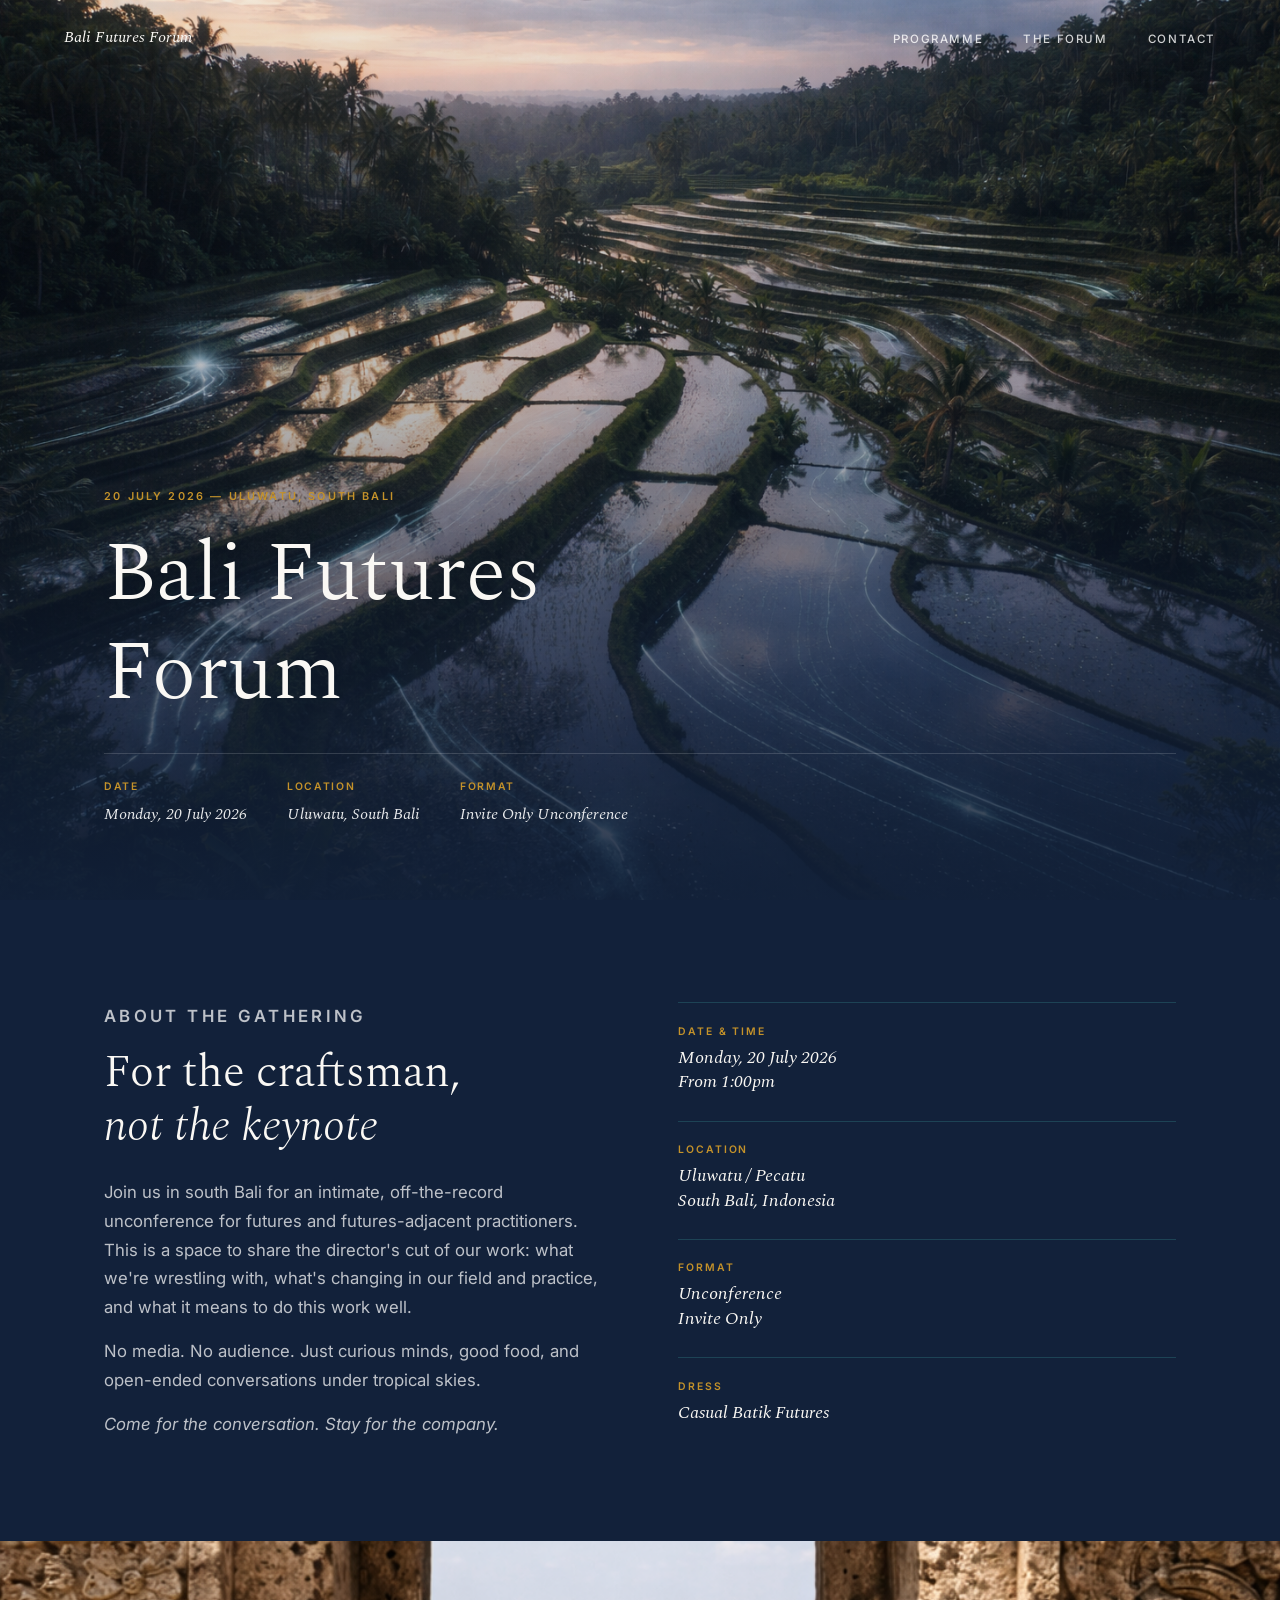
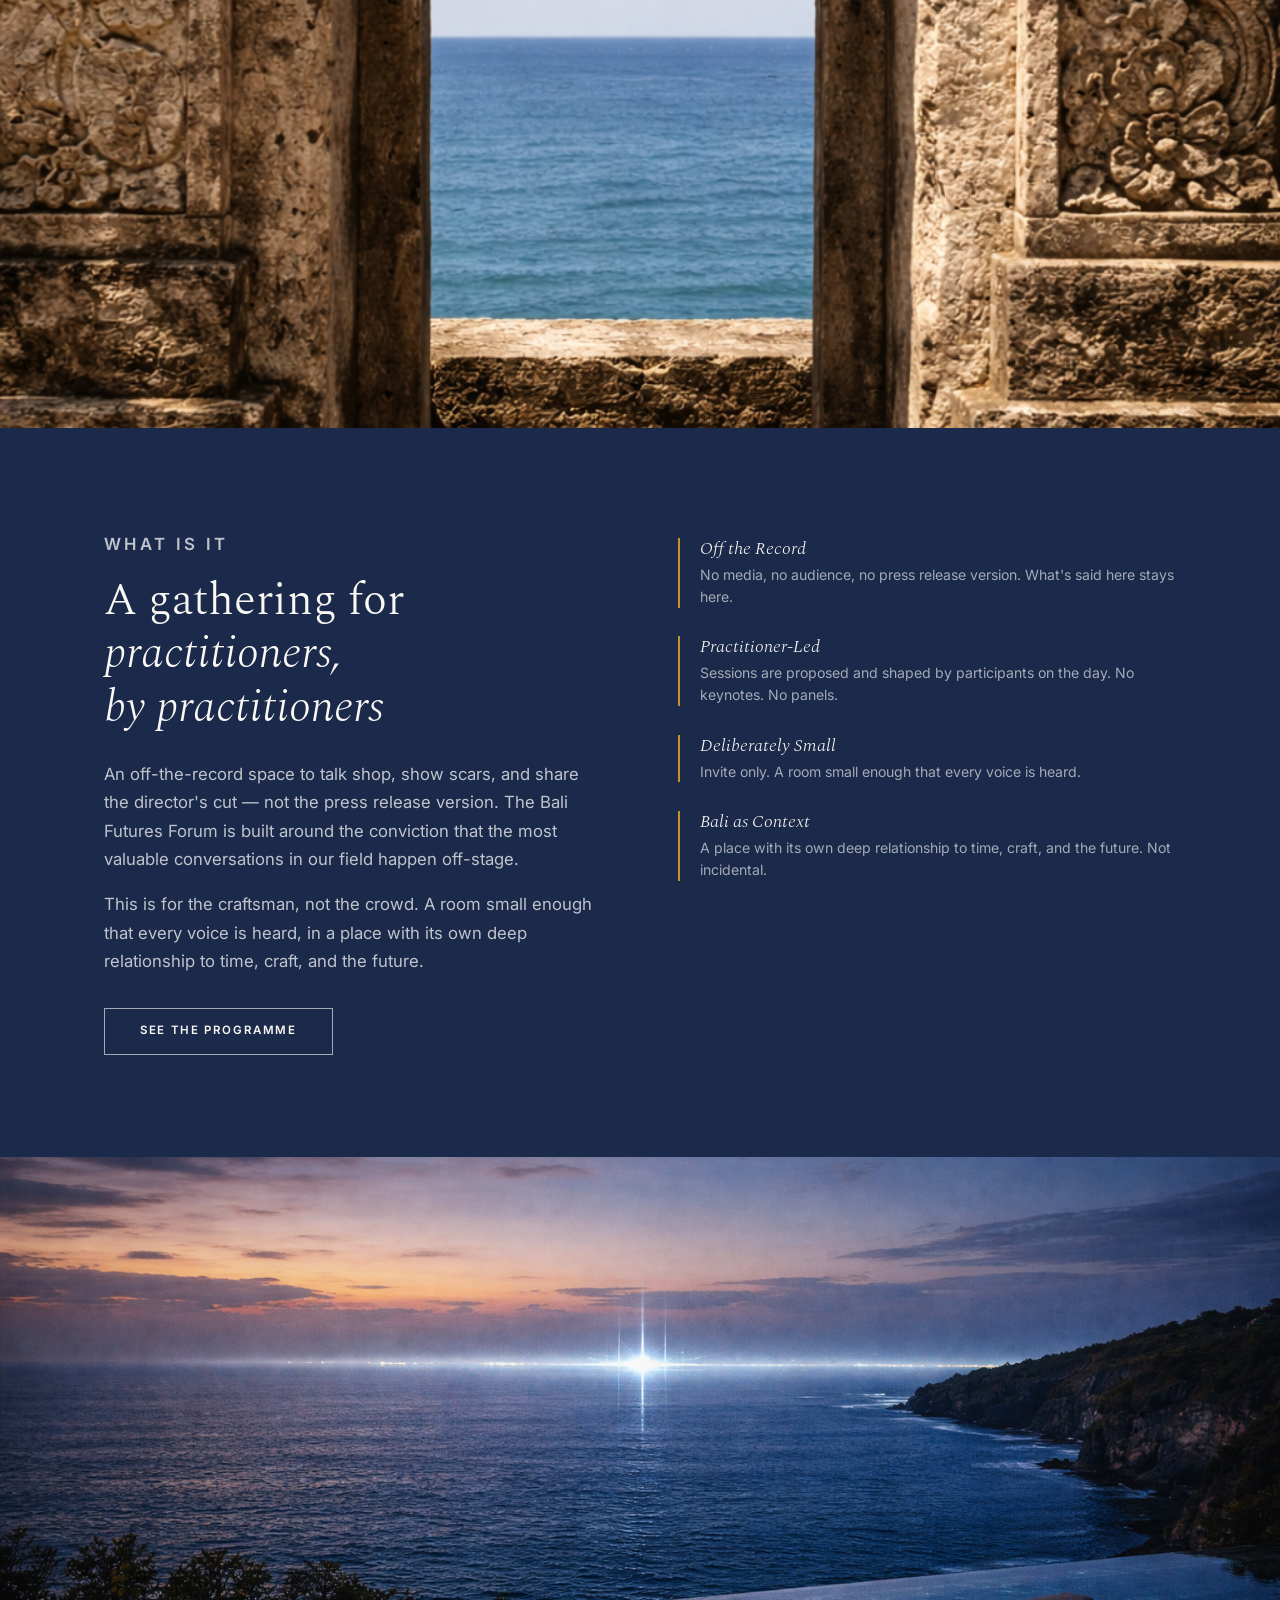
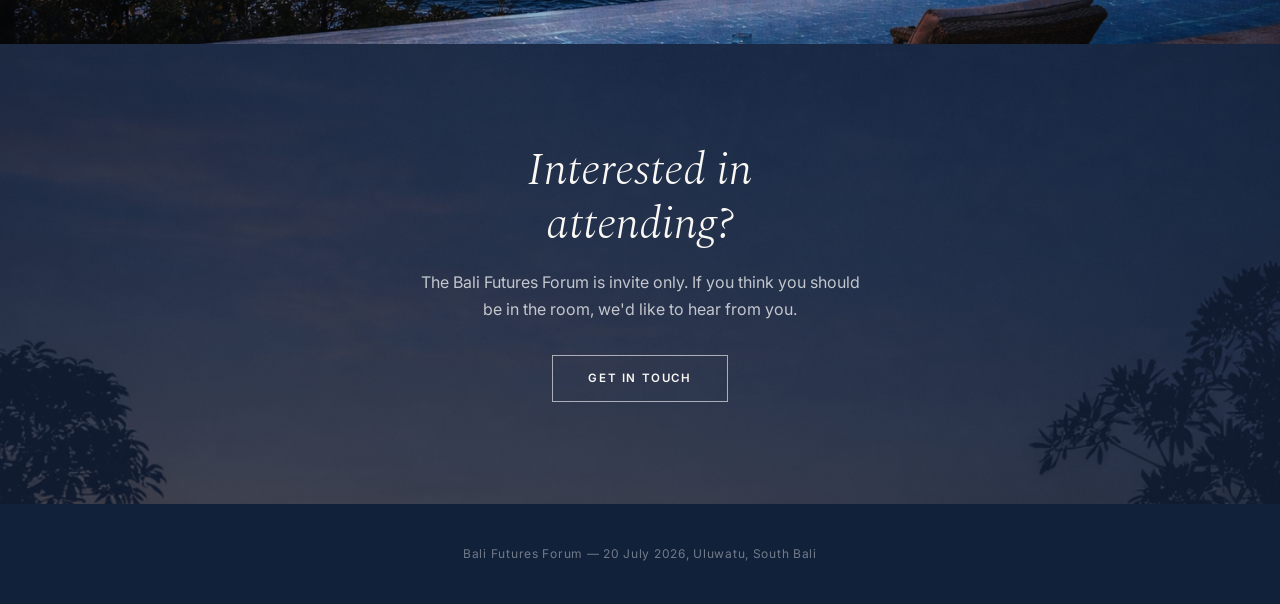
==== index.html @ df23393a "Add Open Graph meta tags for WhatsApp/social previews" ====
<!DOCTYPE html>
<html lang="en">
<head>
  <meta charset="UTF-8">
  <meta name="viewport" content="width=device-width, initial-scale=1.0">
  <title>Bali Futures Forum — 20 July 2026</title>
  <meta name="description" content="An intimate, off-the-record unconference for futures and futures-adjacent practitioners. Uluwatu, South Bali, 20 July 2026.">
  <meta property="og:title" content="Bali Futures Forum">
  <meta property="og:description" content="An intimate, off-the-record unconference for futures and futures-adjacent practitioners. Uluwatu, South Bali, 20 July 2026.">
  <meta property="og:image" content="https://future.honorharger.org/bali-futures-forum/images/hero.png">
  <meta property="og:url" content="https://future.honorharger.org/bali-futures-forum/">
  <meta property="og:type" content="website">

  <link rel="preconnect" href="https://fonts.googleapis.com">
  <link rel="preconnect" href="https://fonts.gstatic.com" crossorigin>
  <link href="https://fonts.googleapis.com/css2?family=Spectral:ital,wght@0,300;0,400;1,300;1,400&family=Inter:wght@400;500;600&display=swap" rel="stylesheet">

  <link rel="stylesheet" href="css/style.css">
</head>
<body>

  <!-- Navigation -->
  <nav class="nav">
    <a href="/" class="nav-logo">Bali Futures Forum</a>
    <ul class="nav-links">
      <li><a href="programme.html">Programme</a></li>
      <li><a href="forum.html">The Forum</a></li>
      <li><a href="contact.html">Contact</a></li>
    </ul>
  </nav>

  <!-- Hero -->
  <section class="hero">
    <img class="hero-img" src="images/hero.png" alt="Glowing rice terraces at twilight, Bali">
    <div class="hero-overlay"></div>
    <div class="hero-content">
      <p class="label">20 July 2026 &mdash; Uluwatu, South Bali</p>
      <h1>Bali Futures<br>Forum</h1>
      <div class="hero-meta">
        <div class="hero-meta-item">
          <span>Date</span>
          <strong>Monday, 20 July 2026</strong>
        </div>
        <div class="hero-meta-item">
          <span>Location</span>
          <strong>Uluwatu, South Bali</strong>
        </div>
        <div class="hero-meta-item">
          <span>Format</span>
          <strong>Invite Only Unconference</strong>
        </div>
      </div>
    </div>
  </section>

  <!-- Intro — dark, flows from hero -->
  <div class="intro-band">
    <div class="section">
      <div class="intro-text">
        <p class="label">About the Gathering</p>
        <h2>For the craftsman,<br><em>not the keynote</em></h2>
        <p>Join us in south Bali for an intimate, off-the-record unconference for futures and futures-adjacent practitioners. This is a space to share the director's cut of our work: what we're wrestling with, what's changing in our field and practice, and what it means to do this work well.</p>
        <p>No media. No audience. Just curious minds, good food, and open-ended conversations under tropical skies.</p>
        <p><em>Come for the conversation. Stay for the company.</em></p>
      </div>
      <aside>
        <ul class="detail-list">
          <li>
            <div class="detail-label">Date &amp; Time</div>
            <div class="detail-value">Monday, 20 July 2026<br>From 1:00pm</div>
          </li>
          <li>
            <div class="detail-label">Location</div>
            <div class="detail-value">Uluwatu / Pecatu<br>South Bali, Indonesia</div>
          </li>
          <li>
            <div class="detail-label">Format</div>
            <div class="detail-value">Unconference<br>Invite Only</div>
          </li>
          <li>
            <div class="detail-label">Dress</div>
            <div class="detail-value">Casual Batik Futures</div>
          </li>
        </ul>
      </aside>
    </div>
  </div>

  <!-- Full-bleed image break -->
  <div class="img-full">
    <img src="images/doorway.png" alt="Ancient Balinese temple doorway framing the Indian Ocean">
  </div>

  <!-- What it is — indigo -->
  <div class="what-band">
    <div class="section">
      <div class="what-text">
        <p class="label">What Is It</p>
        <h2>A gathering for<br><em>practitioners,<br>by practitioners</em></h2>
        <p>An off-the-record space to talk shop, show scars, and share the director's cut — not the press release version. The Bali Futures Forum is built around the conviction that the most valuable conversations in our field happen off-stage.</p>
        <p>This is for the craftsman, not the crowd. A room small enough that every voice is heard, in a place with its own deep relationship to time, craft, and the future.</p>
        <a href="programme.html" class="btn btn-light" style="margin-top: 2rem;">See the Programme</a>
      </div>
      <div class="what-pillars">
        <div class="pillar">
          <h4>Off the Record</h4>
          <p>No media, no audience, no press release version. What's said here stays here.</p>
        </div>
        <div class="pillar">
          <h4>Practitioner-Led</h4>
          <p>Sessions are proposed and shaped by participants on the day. No keynotes. No panels.</p>
        </div>
        <div class="pillar">
          <h4>Deliberately Small</h4>
          <p>Invite only. A room small enough that every voice is heard.</p>
        </div>
        <div class="pillar">
          <h4>Bali as Context</h4>
          <p>A place with its own deep relationship to time, craft, and the future. Not incidental.</p>
        </div>
      </div>
    </div>
  </div>

  <!-- Full-bleed image break -->
  <div class="img-full">
    <img src="images/cliffside.png" alt="Balinese cliffside at twilight">
  </div>

  <!-- CTA -->
  <div class="cta-band">
    <img class="cta-band-img" src="images/dinner.png" alt="Balinese dinner under a twilight sky">
    <div class="cta-band-overlay"></div>
    <div class="cta-band-content">
      <h2><em>Interested in<br>attending?</em></h2>
      <p>The Bali Futures Forum is invite only. If you think you should be in the room, we'd like to hear from you.</p>
      <a href="contact.html" class="btn btn-light">Get in Touch</a>
    </div>
  </div>

  <!-- Footer -->
  <footer>
    <p>Bali Futures Forum &mdash; 20 July 2026, Uluwatu, South Bali</p>
  </footer>

  <script src="js/main.js"></script>
</body>
</html>
---- css/style.css ----
/* ─── Reset & Base ─────────────────────────────────────────── */
*, *::before, *::after { box-sizing: border-box; margin: 0; padding: 0; }

:root {
  --indigo:    #1B2A4A;
  --warm-dark: #12213A;
  --glow:      #C4922A;
  --white:     #FAF8F4;

  --serif: 'Spectral', Georgia, serif;
  --sans:  'Inter', system-ui, sans-serif;

  --ink:       #1C1A18;

  --max: 1200px;
  --pad: clamp(1.5rem, 5vw, 4rem);
}

html { scroll-behavior: smooth; }

body {
  font-family: var(--sans);
  font-size: 1rem;
  line-height: 1.7;
  background: var(--white);
}

img { display: block; max-width: 100%; }
a   { color: inherit; text-decoration: none; }

h1, h2, h3, h4 {
  font-family: var(--serif);
  font-weight: 300;
  line-height: 1.2;
}

h1 { font-size: clamp(2.6rem, 6.5vw, 5.5rem); }
h2 { font-size: clamp(1.8rem, 3.5vw, 2.8rem); }

.label {
  font-family: var(--sans);
  font-size: 0.68rem;
  font-weight: 600;
  letter-spacing: 0.2em;
  text-transform: uppercase;
  color: var(--glow);
}

.section {
  max-width: var(--max);
  margin: 0 auto;
  padding-left: var(--pad);
  padding-right: var(--pad);
}

/* ─── Navigation ───────────────────────────────────────────── */
.nav {
  position: fixed;
  top: 0; left: 0; right: 0;
  z-index: 100;
  display: flex;
  align-items: center;
  justify-content: space-between;
  padding: 1.5rem var(--pad);
  transition: background 0.4s, backdrop-filter 0.4s;
}

.nav.scrolled {
  background: rgba(18, 33, 58, 0.94);
  backdrop-filter: blur(12px);
}

.nav-logo {
  font-family: var(--serif);
  font-style: italic;
  font-size: 1rem;
  color: var(--white);
}

.nav-links { display: flex; gap: 2.5rem; list-style: none; }

.nav-links a {
  font-size: 0.72rem;
  font-weight: 500;
  letter-spacing: 0.14em;
  text-transform: uppercase;
  color: rgba(255,255,255,0.8);
  transition: color 0.2s;
}

.nav-links a:hover { color: var(--glow); }

/* ─── Hero ─────────────────────────────────────────────────── */
.hero {
  position: relative;
  height: 100svh;
  min-height: 620px;
  display: flex;
  align-items: flex-end;
  overflow: hidden;
}

.hero-img {
  position: absolute; inset: 0;
  width: 100%; height: 100%;
  object-fit: cover;
}

.hero-overlay {
  position: absolute; inset: 0;
  background: linear-gradient(
    to top,
    rgba(18,33,58,0.92) 0%,
    rgba(18,33,58,0.3)  55%,
    rgba(18,33,58,0.05) 100%
  );
}

.hero-content {
  position: relative;
  z-index: 2;
  max-width: var(--max);
  width: 100%;
  margin: 0 auto;
  padding: var(--pad);
  padding-bottom: clamp(3rem, 8vh, 6rem);
}

.hero-content .label { margin-bottom: 1.2rem; }

.hero-content h1 {
  color: var(--white);
  max-width: 14ch;
  margin-bottom: 1.8rem;
}

.hero-meta {
  display: flex;
  gap: 2.5rem;
  flex-wrap: wrap;
  padding-top: 1.5rem;
  border-top: 1px solid rgba(255,255,255,0.15);
}

.hero-meta-item span {
  display: block;
  font-size: 0.65rem;
  font-weight: 600;
  letter-spacing: 0.16em;
  text-transform: uppercase;
  color: var(--glow);
  margin-bottom: 0.25rem;
}

.hero-meta-item strong {
  font-family: var(--serif);
  font-size: 1rem;
  font-weight: 400;
  font-style: italic;
  color: rgba(255,255,255,0.9);
}

/* ─── Intro band ───────────────────────────────────────────── */
.intro-band { background: var(--warm-dark); }

.intro-band .section {
  display: grid;
  grid-template-columns: 1fr 1fr;
  gap: clamp(3rem, 6vw, 7rem);
  align-items: start;
  padding-top: clamp(4rem, 8vw, 7rem);
  padding-bottom: clamp(4rem, 8vw, 7rem);
}

.intro-band .label { margin-bottom: 1rem; }
.intro-band h2 { color: var(--white); margin-bottom: 1.5rem; }

.intro-band p {
  color: rgba(255,255,255,0.72);
  font-size: 1.05rem;
}

.intro-band p + p { margin-top: 1rem; }

.detail-list { list-style: none; display: flex; flex-direction: column; gap: 1.6rem; }

.detail-list li {
  border-top: 1px solid rgba(78,205,196,0.2);
  padding-top: 1.2rem;
}

.detail-label {
  font-size: 0.65rem;
  font-weight: 600;
  letter-spacing: 0.18em;
  text-transform: uppercase;
  color: var(--glow);
  margin-bottom: 0.35rem;
}

.detail-value {
  font-family: var(--serif);
  font-size: 1.1rem;
  font-style: italic;
  color: var(--white);
  line-height: 1.4;
}

/* ─── Full-bleed image ─────────────────────────────────────── */
.img-full { height: clamp(300px, 38vw, 540px); overflow: hidden; }

.img-full img {
  width: 100%; height: 100%;
  object-fit: cover;
  object-position: center 50%;
}

/* ─── What band ────────────────────────────────────────────── */
.what-band { background: var(--indigo); }

.what-band .section {
  display: grid;
  grid-template-columns: 1fr 1fr;
  gap: clamp(3rem, 6vw, 8rem);
  align-items: start;
  padding-top: clamp(4rem, 8vw, 7rem);
  padding-bottom: clamp(4rem, 8vw, 7rem);
}

.what-band .label { margin-bottom: 1rem; }
.what-band h2 { color: var(--white); margin-bottom: 1.5rem; }
.what-band p { color: rgba(255,255,255,0.72); font-size: 1.05rem; }
.what-band p + p { margin-top: 1rem; }

.what-pillars { display: flex; flex-direction: column; gap: 1.8rem; padding-top: 0.5rem; }

.pillar { border-left: 2px solid var(--glow); padding-left: 1.2rem; }

.pillar h4 {
  font-family: var(--serif);
  font-size: 1.1rem;
  font-style: italic;
  color: var(--white);
  margin-bottom: 0.3rem;
}

.pillar p { font-size: 0.88rem; color: rgba(255,255,255,0.6); line-height: 1.55; }

/* ─── CTA band ─────────────────────────────────────────────── */
.cta-band {
  position: relative;
  overflow: hidden;
  min-height: 460px;
  display: flex;
  align-items: center;
}

.cta-band-img {
  position: absolute; inset: 0;
  width: 100%; height: 100%;
  object-fit: cover;
  object-position: center 35%;
}

.cta-band-overlay {
  position: absolute; inset: 0;
  background: rgba(18,33,58,0.78);
}

.cta-band-content {
  position: relative;
  z-index: 2;
  max-width: var(--max);
  margin: 0 auto;
  padding: clamp(4rem, 8vw, 6rem) var(--pad);
  text-align: center;
  width: 100%;
}

.cta-band-content h2 {
  color: var(--white);
  margin-bottom: 1rem;
}

.cta-band-content p {
  color: rgba(255,255,255,0.72);
  max-width: 46ch;
  margin: 0 auto 2rem;
}

/* ─── Buttons ──────────────────────────────────────────────── */
.btn {
  display: inline-block;
  padding: 0.8rem 2.2rem;
  font-size: 0.72rem;
  font-weight: 600;
  letter-spacing: 0.14em;
  text-transform: uppercase;
  border: 1px solid currentColor;
  transition: background 0.2s, color 0.2s;
}

.btn-light { color: var(--white); border-color: rgba(255,255,255,0.6); }
.btn-light:hover { background: var(--white); color: var(--indigo); }

/* ─── Footer ───────────────────────────────────────────────── */
footer {
  background: var(--warm-dark);
  color: rgba(255,255,255,0.4);
  text-align: center;
  padding: 2.5rem var(--pad);
  font-size: 0.75rem;
  letter-spacing: 0.06em;
}

/* ─── Page header (inner pages) ────────────────────────────── */
.page-header {
  position: relative;
  height: clamp(320px, 45vw, 560px);
  display: flex;
  align-items: flex-end;
  overflow: hidden;
  margin-top: 0;
}

.page-header-img {
  position: absolute; inset: 0;
  width: 100%; height: 100%;
  object-fit: cover;
  object-position: center 40%;
}

.page-header-overlay {
  position: absolute; inset: 0;
  background: linear-gradient(
    to top,
    rgba(18,33,58,0.88) 0%,
    rgba(18,33,58,0.3)  60%,
    rgba(18,33,58,0.05) 100%
  );
}

.page-header-content {
  position: relative;
  z-index: 2;
  max-width: var(--max);
  width: 100%;
  margin: 0 auto;
  padding: var(--pad);
  padding-bottom: clamp(2.5rem, 5vw, 4rem);
}

.page-header-content .label { margin-bottom: 0.8rem; }
.page-header-content h1 { color: var(--white); }

/* ─── Content band (light) ─────────────────────────────────── */
.content-band { background: var(--white); }

.content-band .section {
  padding-top: clamp(3.5rem, 7vw, 6rem);
  padding-bottom: clamp(3.5rem, 7vw, 6rem);
}

/* ─── Schedule ─────────────────────────────────────────────── */
.schedule-note {
  background: rgba(196,146,42,0.08);
  border-left: 3px solid var(--glow);
  padding: 1rem 1.4rem;
  margin-bottom: 2.5rem;
  font-size: 0.88rem;
  color: #5A4E3A;
  line-height: 1.6;
}

.schedule-list {
  list-style: none;
  display: flex;
  flex-direction: column;
}

.schedule-list li {
  display: grid;
  grid-template-columns: 6rem 1fr;
  gap: 1.5rem;
  padding: 1rem 0;
  border-bottom: 1px solid rgba(0,0,0,0.07);
  align-items: baseline;
}

.schedule-time {
  font-family: var(--sans);
  font-size: 0.78rem;
  font-weight: 600;
  letter-spacing: 0.06em;
  color: var(--glow);
  padding-top: 0.1rem;
}

.schedule-item {
  font-family: var(--serif);
  font-size: 1.05rem;
  font-weight: 300;
  color: var(--ink);
}

/* ─── Sessions ─────────────────────────────────────────────── */
.sessions-note {
  background: rgba(196,146,42,0.08);
  border-left: 3px solid var(--glow);
  padding: 1rem 1.4rem;
  margin-bottom: 3rem;
  font-size: 0.88rem;
  color: #5A4E3A;
  line-height: 1.6;
}

.sessions-list {
  display: flex;
  flex-direction: column;
  gap: 0;
}

.session-item {
  display: grid;
  grid-template-columns: 1fr 2fr;
  gap: clamp(2rem, 5vw, 5rem);
  padding: clamp(2rem, 4vw, 3.5rem) 0;
  border-top: 1px solid rgba(0,0,0,0.08);
  align-items: start;
}

.session-item:last-child { border-bottom: 1px solid rgba(0,0,0,0.08); }

.session-number {
  font-family: var(--sans);
  font-size: 0.65rem;
  font-weight: 600;
  letter-spacing: 0.2em;
  text-transform: uppercase;
  color: var(--glow);
  margin-bottom: 0.6rem;
}

.session-item h3 {
  font-size: clamp(1.2rem, 2.5vw, 1.6rem);
  color: var(--ink);
  margin-bottom: 0;
}

.session-item p {
  font-size: 1rem;
  color: #555;
  line-height: 1.7;
}

/* ─── Two-column content ───────────────────────────────────── */
.two-col {
  display: grid;
  grid-template-columns: 1fr 1fr;
  gap: clamp(3rem, 6vw, 7rem);
  align-items: start;
}

/* ─── Contact form ─────────────────────────────────────────── */
.contact-layout {
  display: grid;
  grid-template-columns: 1fr 1.6fr;
  gap: clamp(3rem, 6vw, 7rem);
  align-items: start;
}

.contact-intro h2 { color: var(--ink); margin-bottom: 1rem; }
.contact-intro p  { color: #555; font-size: 1rem; line-height: 1.7; }
.contact-intro p + p { margin-top: 0.8rem; }

.contact-form { display: flex; flex-direction: column; gap: 1.2rem; }

.form-row {
  display: grid;
  grid-template-columns: 1fr 1fr;
  gap: 1.2rem;
}

.form-field { display: flex; flex-direction: column; gap: 0.4rem; }

.form-field label {
  font-size: 0.68rem;
  font-weight: 600;
  letter-spacing: 0.14em;
  text-transform: uppercase;
  color: #7A6E62;
}

.form-field input,
.form-field textarea {
  font-family: var(--sans);
  font-size: 0.95rem;
  padding: 0.75rem 1rem;
  border: 1px solid #D5C9BB;
  background: var(--white);
  color: var(--ink);
  border-radius: 0;
  transition: border-color 0.2s;
  -webkit-appearance: none;
}

.form-field input:focus,
.form-field textarea:focus {
  outline: none;
  border-color: var(--glow);
}

.form-field textarea { resize: vertical; min-height: 140px; }

.form-submit {
  align-self: flex-start;
  padding: 0.8rem 2.2rem;
  font-family: var(--sans);
  font-size: 0.72rem;
  font-weight: 600;
  letter-spacing: 0.14em;
  text-transform: uppercase;
  background: var(--warm-dark);
  color: var(--white);
  border: none;
  cursor: pointer;
  transition: background 0.2s;
}

.form-submit:hover { background: var(--indigo); }

/* ─── Placeholder band ─────────────────────────────────────── */
.placeholder-band { background: var(--white); }
.placeholder-band .section {
  padding-top: clamp(4rem, 8vw, 7rem);
  padding-bottom: clamp(4rem, 8vw, 7rem);
  max-width: 720px;
}
.placeholder-band .label { margin-bottom: 1rem; }
.placeholder-band h2 { color: var(--ink); margin-bottom: 1.5rem; }
.placeholder-band p { color: #555; font-size: 1.05rem; line-height: 1.8; }
.placeholder-band p + p { margin-top: 1rem; }

/* ─── Session cards grid ───────────────────────────────────── */
.session-cards {
  display: grid;
  grid-template-columns: 1fr 1fr;
  gap: 3.5rem 2.5rem;
  margin-top: 2.5rem;
}

.session-card {}

.session-card-img {
  width: 100%;
  aspect-ratio: 4 / 3;
  object-fit: cover;
  display: block;
  margin-bottom: 1.2rem;
}

.session-card .session-number {
  margin-bottom: 0.4rem;
}

.session-card h3 {
  font-size: clamp(1.15rem, 2vw, 1.45rem);
  color: var(--ink);
  margin-bottom: 0.6rem;
}

.session-card p {
  font-size: 0.93rem;
  color: #555;
  line-height: 1.7;
}

/* ─── Responsive ───────────────────────────────────────────── */
@media (max-width: 860px) {
  .intro-band .section,
  .what-band .section,
  .two-col,
  .contact-layout { grid-template-columns: 1fr; }

  .session-item { grid-template-columns: 1fr; gap: 0.5rem; }
  .session-cards { grid-template-columns: 1fr; }
  .form-row { grid-template-columns: 1fr; }
  .nav-links { display: none; }
}
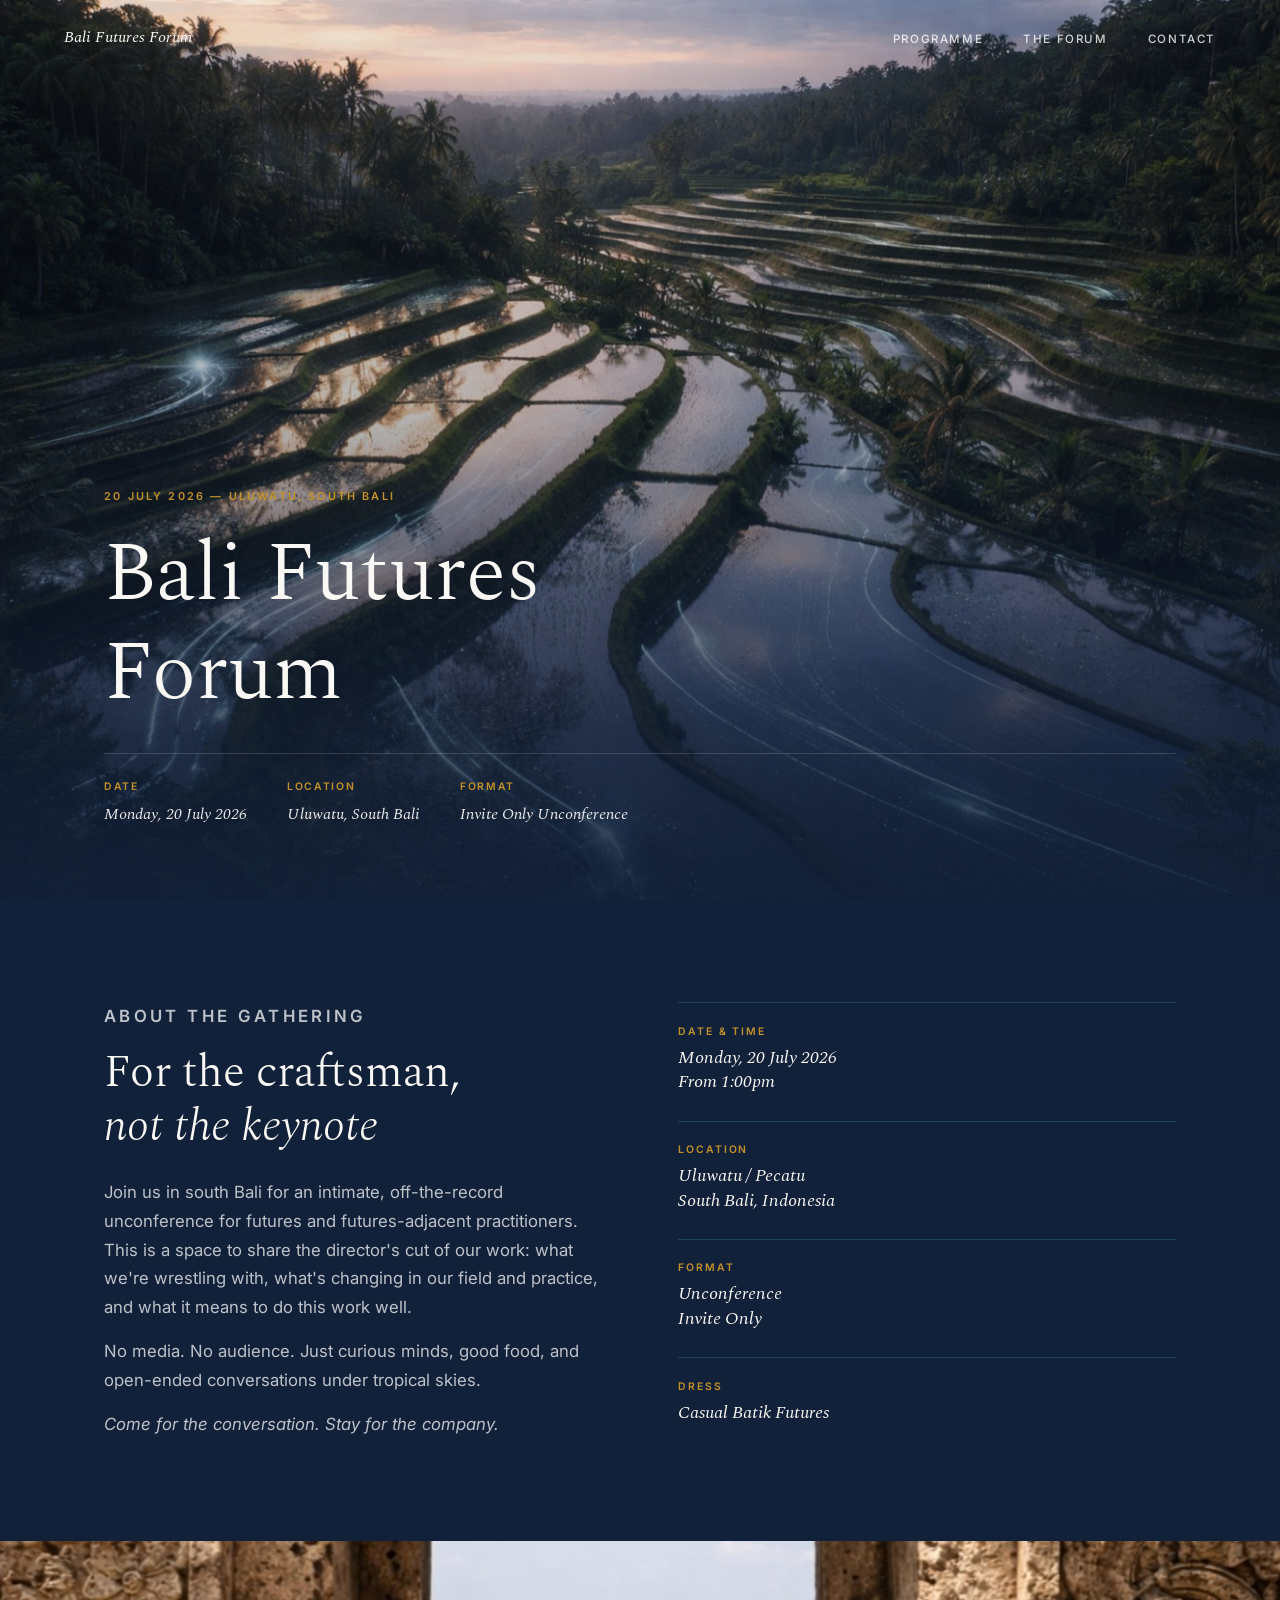
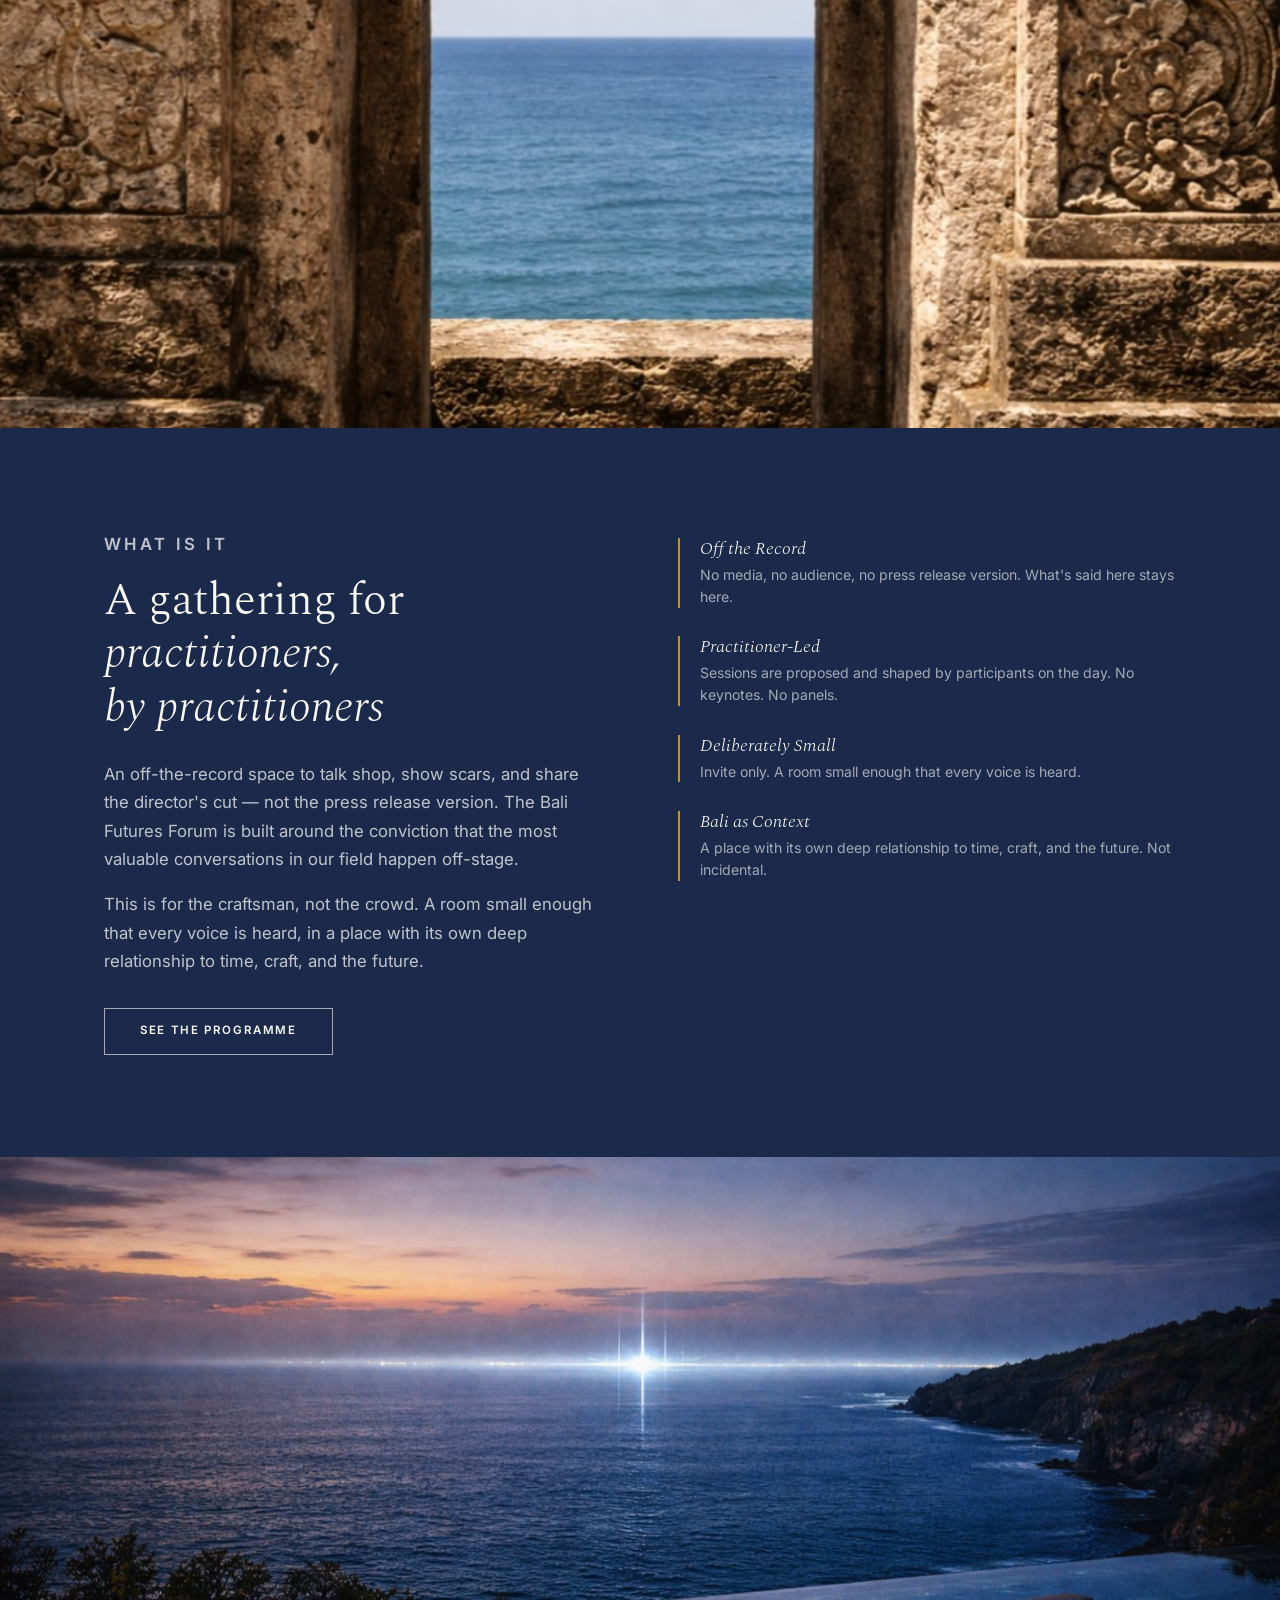
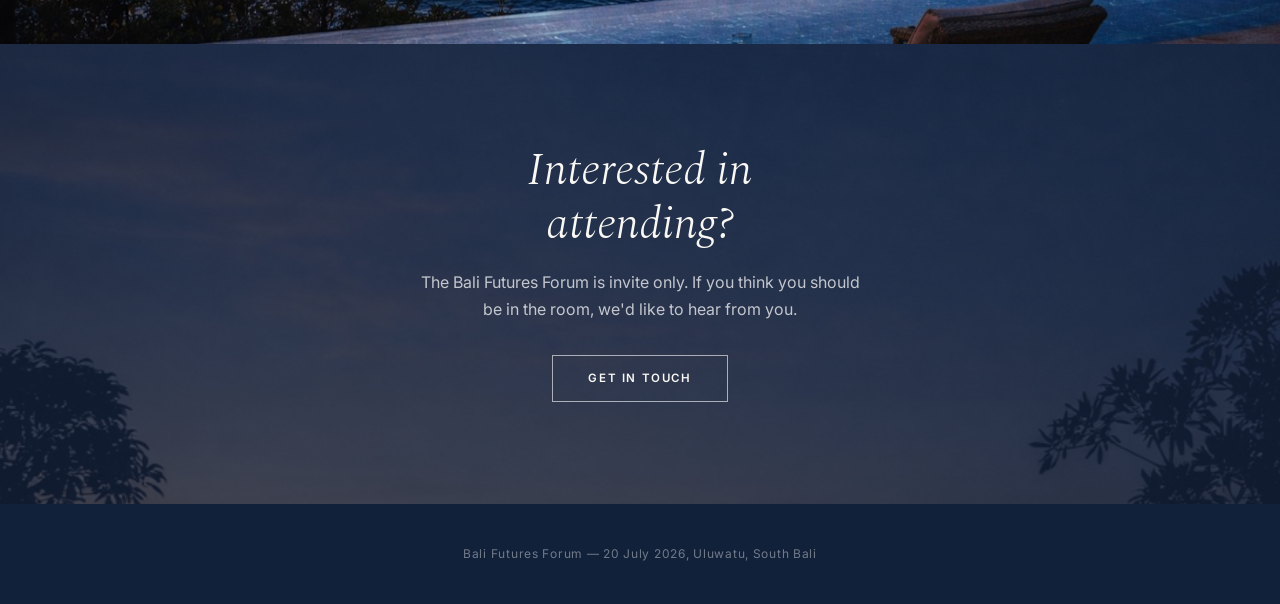
==== commit 4bd4202b: "Compress all images to JPEGs for mobile performance" ====
--- a/index.html
+++ b/index.html
@@ -7,8 +7,8 @@
   <meta name="description" content="An intimate, off-the-record unconference for futures and futures-adjacent practitioners. Uluwatu, South Bali, 20 July 2026.">
   <meta property="og:title" content="Bali Futures Forum">
   <meta property="og:description" content="An intimate, off-the-record unconference for futures and futures-adjacent practitioners. Uluwatu, South Bali, 20 July 2026.">
-  <meta property="og:image" content="https://future.honorharger.org/bali-futures-forum/images/hero.png">
-  <meta property="og:url" content="https://future.honorharger.org/bali-futures-forum/">
+  <meta property="og:image" content="https://bali-futures-forum.vercel.app/images/og-image.jpg">
+  <meta property="og:url" content="https://bali-futures-forum.vercel.app/">
   <meta property="og:type" content="website">
 
   <link rel="preconnect" href="https://fonts.googleapis.com">
@@ -27,11 +27,14 @@
       <li><a href="forum.html">The Forum</a></li>
       <li><a href="contact.html">Contact</a></li>
     </ul>
+    <button class="nav-toggle" aria-label="Open menu" aria-expanded="false">
+      <span></span><span></span><span></span>
+    </button>
   </nav>
 
   <!-- Hero -->
   <section class="hero">
-    <img class="hero-img" src="images/hero.png" alt="Glowing rice terraces at twilight, Bali">
+    <img class="hero-img" src="images/hero.jpg" alt="Glowing rice terraces at twilight, Bali">
     <div class="hero-overlay"></div>
     <div class="hero-content">
       <p class="label">20 July 2026 &mdash; Uluwatu, South Bali</p>
@@ -88,7 +91,7 @@
 
   <!-- Full-bleed image break -->
   <div class="img-full">
-    <img src="images/doorway.png" alt="Ancient Balinese temple doorway framing the Indian Ocean">
+    <img src="images/doorway.jpg" alt="Ancient Balinese temple doorway framing the Indian Ocean">
   </div>
 
   <!-- What it is — indigo -->
@@ -124,12 +127,12 @@
 
   <!-- Full-bleed image break -->
   <div class="img-full">
-    <img src="images/cliffside.png" alt="Balinese cliffside at twilight">
+    <img src="images/cliffside.jpg" alt="Balinese cliffside at twilight">
   </div>
 
   <!-- CTA -->
   <div class="cta-band">
-    <img class="cta-band-img" src="images/dinner.png" alt="Balinese dinner under a twilight sky">
+    <img class="cta-band-img" src="images/dinner.jpg" alt="Balinese dinner under a twilight sky">
     <div class="cta-band-overlay"></div>
     <div class="cta-band-content">
       <h2><em>Interested in<br>attending?</em></h2>
--- a/css/style.css
+++ b/css/style.css
@@ -575,6 +575,32 @@
   line-height: 1.7;
 }
 
+/* ─── Hamburger button ─────────────────────────────────────── */
+.nav-toggle {
+  display: none;
+  flex-direction: column;
+  justify-content: center;
+  gap: 5px;
+  background: none;
+  border: none;
+  cursor: pointer;
+  padding: 6px;
+  z-index: 200;
+}
+
+.nav-toggle span {
+  display: block;
+  width: 24px;
+  height: 2px;
+  background: var(--white);
+  transition: transform 0.3s, opacity 0.3s;
+  transform-origin: center;
+}
+
+.nav-toggle.open span:nth-child(1) { transform: translateY(7px) rotate(45deg); }
+.nav-toggle.open span:nth-child(2) { opacity: 0; transform: scaleX(0); }
+.nav-toggle.open span:nth-child(3) { transform: translateY(-7px) rotate(-45deg); }
+
 /* ─── Responsive ───────────────────────────────────────────── */
 @media (max-width: 860px) {
   .intro-band .section,
@@ -585,5 +611,44 @@
   .session-item { grid-template-columns: 1fr; gap: 0.5rem; }
   .session-cards { grid-template-columns: 1fr; }
   .form-row { grid-template-columns: 1fr; }
-  .nav-links { display: none; }
-}
+
+  /* Show hamburger, hide desktop links */
+  .nav-toggle { display: flex; }
+
+  .nav-links {
+    position: fixed;
+    inset: 0;
+    z-index: 150;
+    background: rgba(18, 33, 58, 0.97);
+    display: flex;
+    flex-direction: column;
+    align-items: center;
+    justify-content: center;
+    gap: 2.8rem;
+    opacity: 0;
+    pointer-events: none;
+    transition: opacity 0.3s ease;
+  }
+
+  .nav-links.open {
+    opacity: 1;
+    pointer-events: all;
+  }
+
+  .nav-links a {
+    font-size: 1.1rem;
+    letter-spacing: 0.12em;
+    color: rgba(255,255,255,0.85);
+  }
+
+  .nav-links a:hover { color: var(--glow); }
+
+  /* Smaller hero text on phone */
+  .hero-content h1 { font-size: clamp(2.2rem, 10vw, 3.5rem); }
+
+  /* Schedule time column narrower on small screens */
+  .schedule-list li { grid-template-columns: 5rem 1fr; }
+
+  /* Session cards single column on mobile */
+  .session-cards { gap: 2.5rem; }
+}
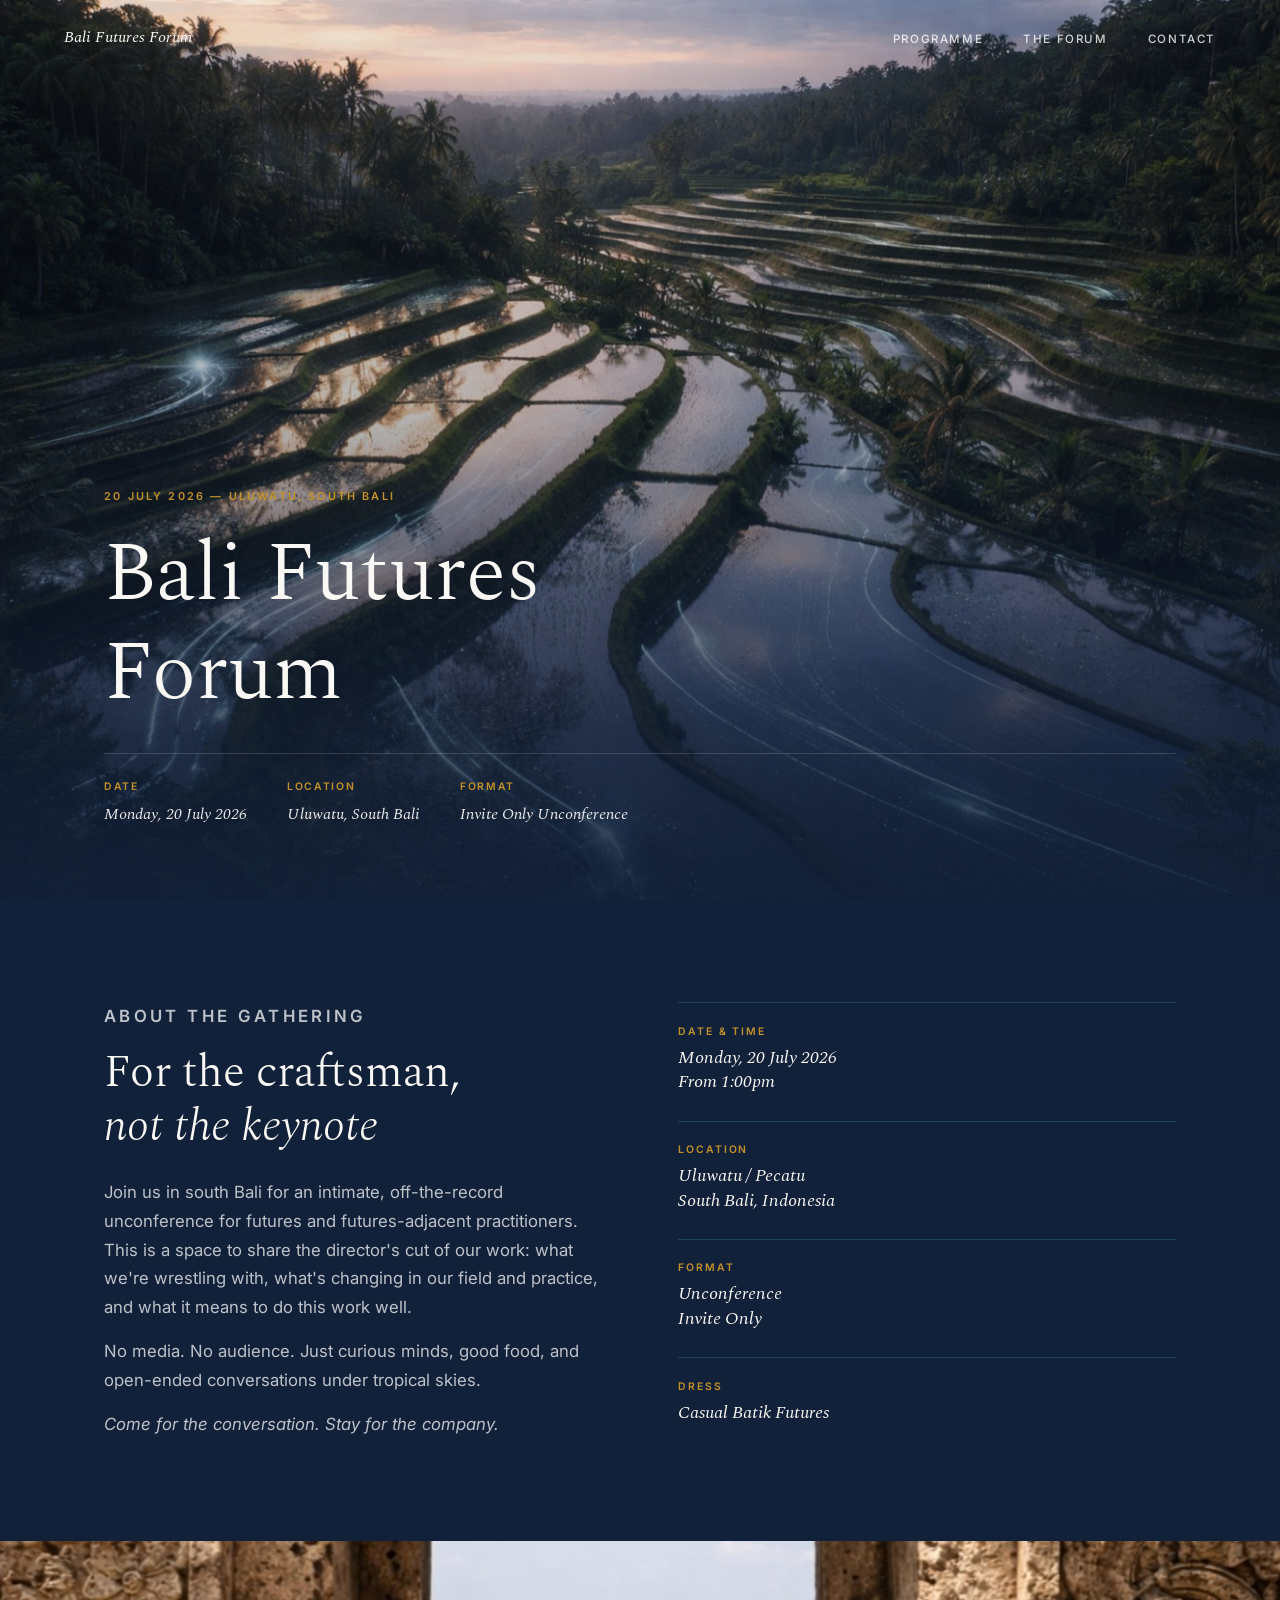
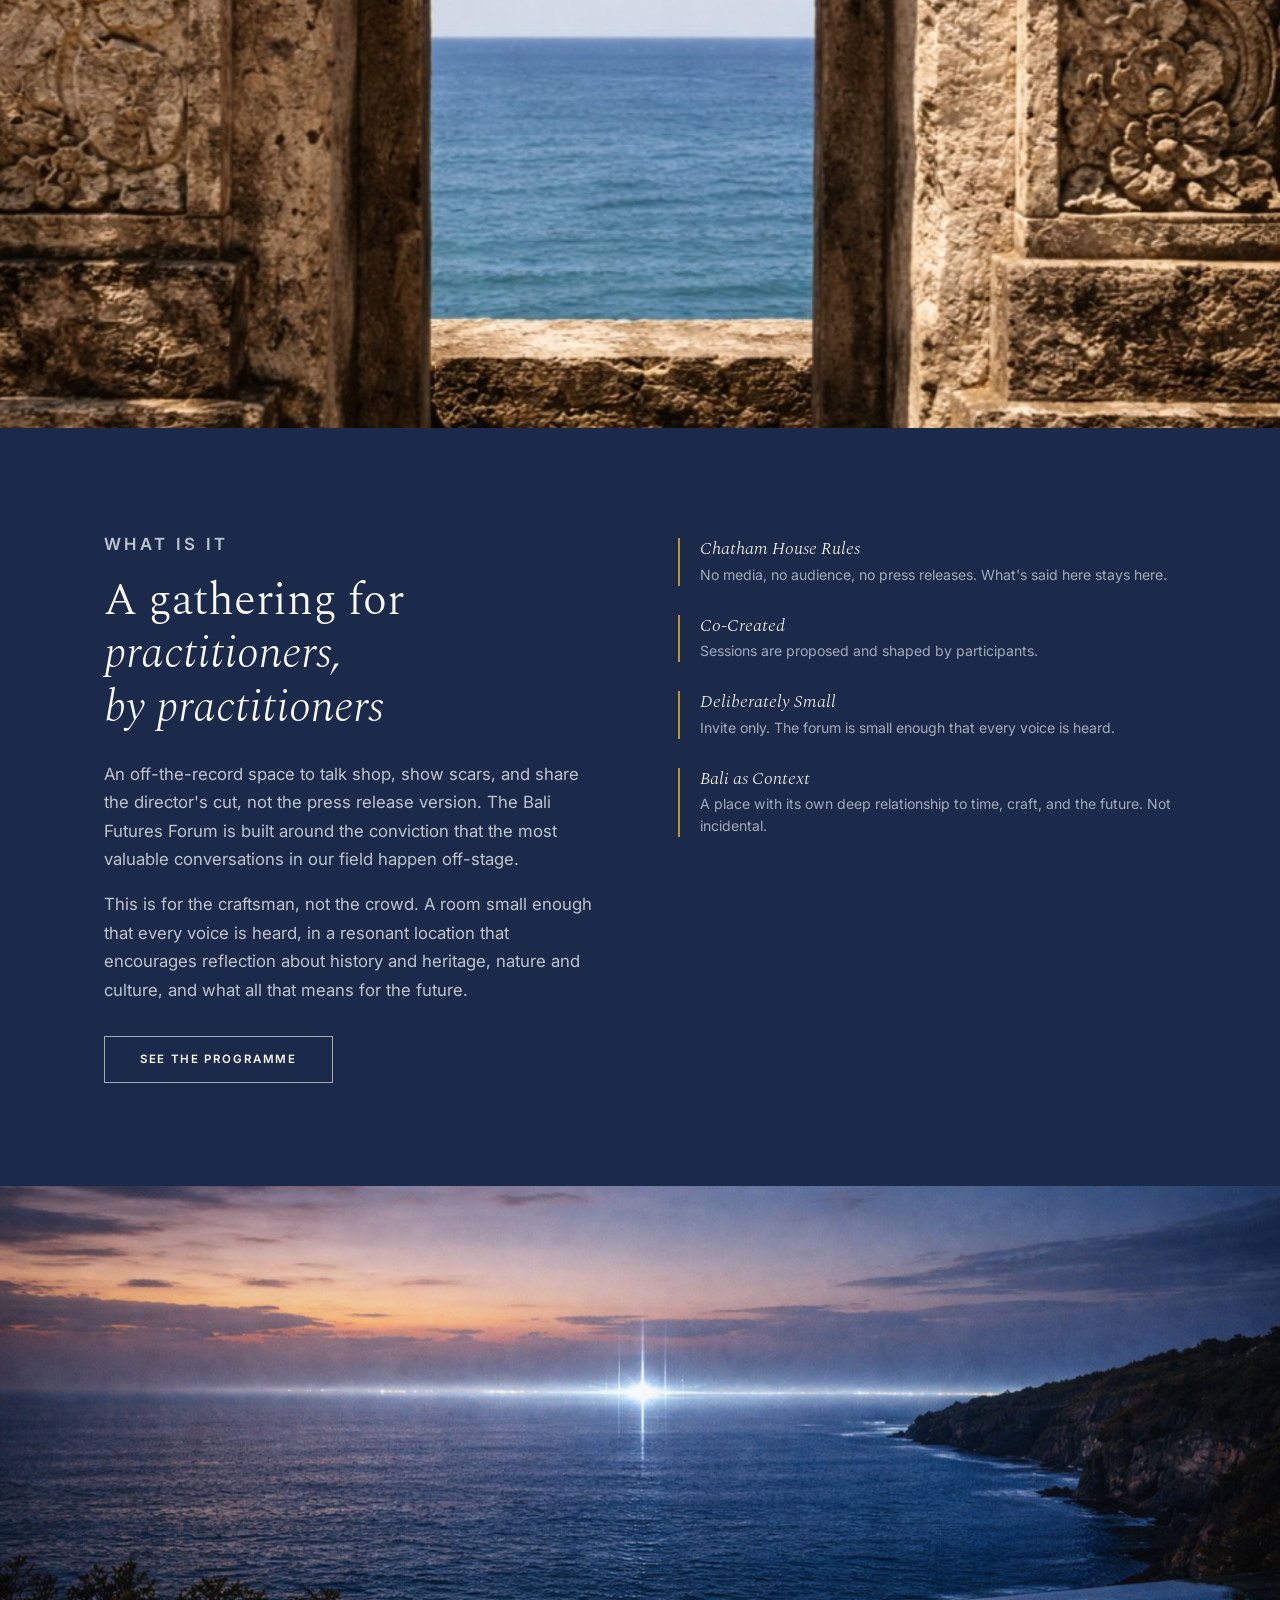
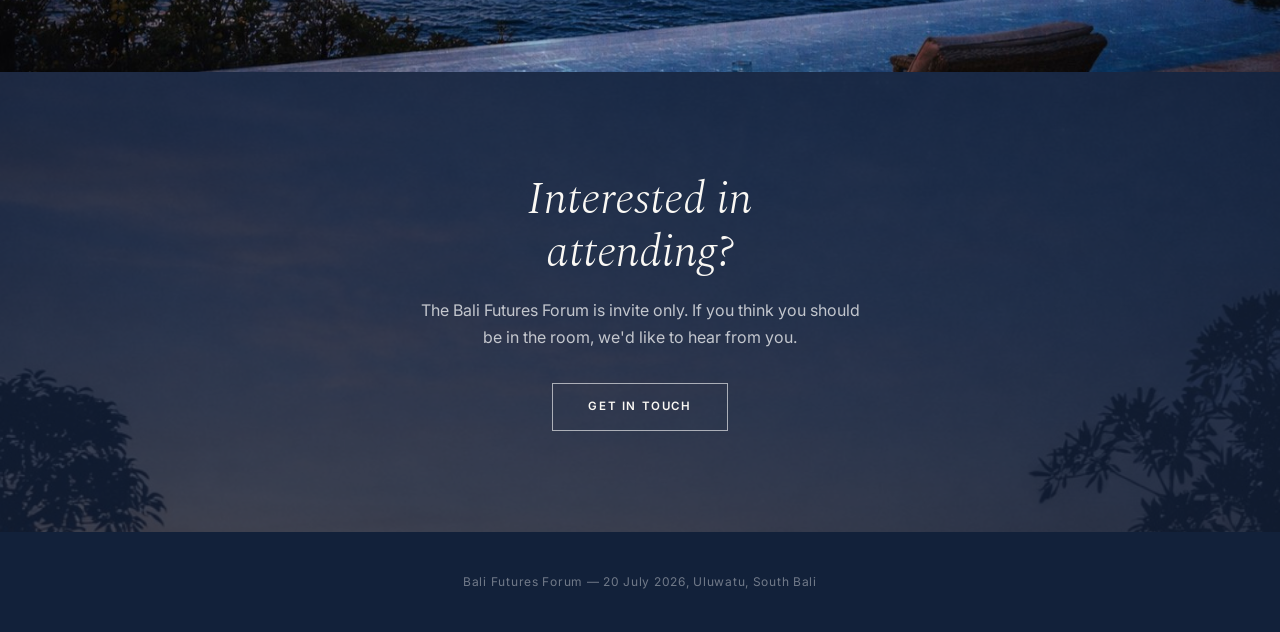
==== commit d5727376: "Update What Is It copy and four pillars" ====
--- a/index.html
+++ b/index.html
@@ -100,22 +100,22 @@
       <div class="what-text">
         <p class="label">What Is It</p>
         <h2>A gathering for<br><em>practitioners,<br>by practitioners</em></h2>
-        <p>An off-the-record space to talk shop, show scars, and share the director's cut — not the press release version. The Bali Futures Forum is built around the conviction that the most valuable conversations in our field happen off-stage.</p>
-        <p>This is for the craftsman, not the crowd. A room small enough that every voice is heard, in a place with its own deep relationship to time, craft, and the future.</p>
+        <p>An off-the-record space to talk shop, show scars, and share the director's cut, not the press release version. The Bali Futures Forum is built around the conviction that the most valuable conversations in our field happen off-stage.</p>
+        <p>This is for the craftsman, not the crowd. A room small enough that every voice is heard, in a resonant location that encourages reflection about history and heritage, nature and culture, and what all that means for the future.</p>
         <a href="programme.html" class="btn btn-light" style="margin-top: 2rem;">See the Programme</a>
       </div>
       <div class="what-pillars">
         <div class="pillar">
-          <h4>Off the Record</h4>
-          <p>No media, no audience, no press release version. What's said here stays here.</p>
+          <h4>Chatham House Rules</h4>
+          <p>No media, no audience, no press releases. What's said here stays here.</p>
         </div>
         <div class="pillar">
-          <h4>Practitioner-Led</h4>
-          <p>Sessions are proposed and shaped by participants on the day. No keynotes. No panels.</p>
+          <h4>Co-Created</h4>
+          <p>Sessions are proposed and shaped by participants.</p>
         </div>
         <div class="pillar">
           <h4>Deliberately Small</h4>
-          <p>Invite only. A room small enough that every voice is heard.</p>
+          <p>Invite only. The forum is small enough that every voice is heard.</p>
         </div>
         <div class="pillar">
           <h4>Bali as Context</h4>
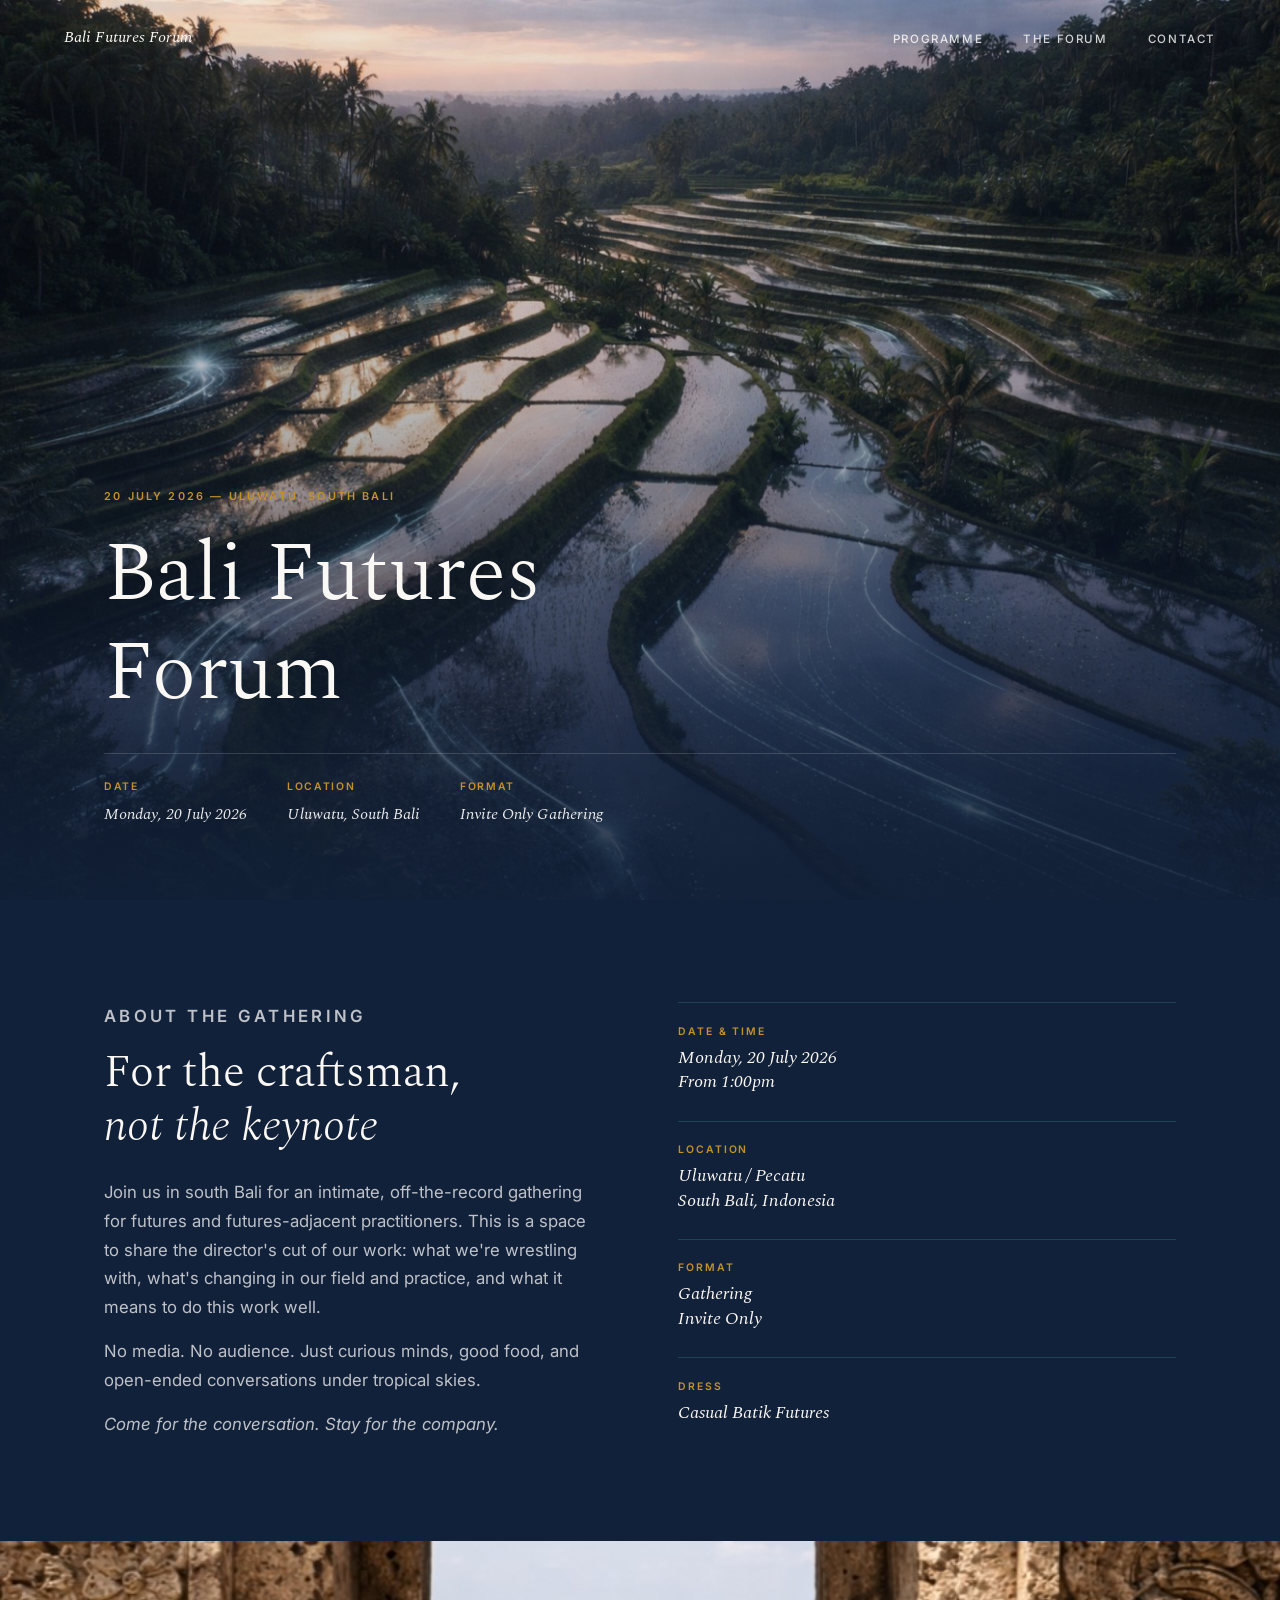
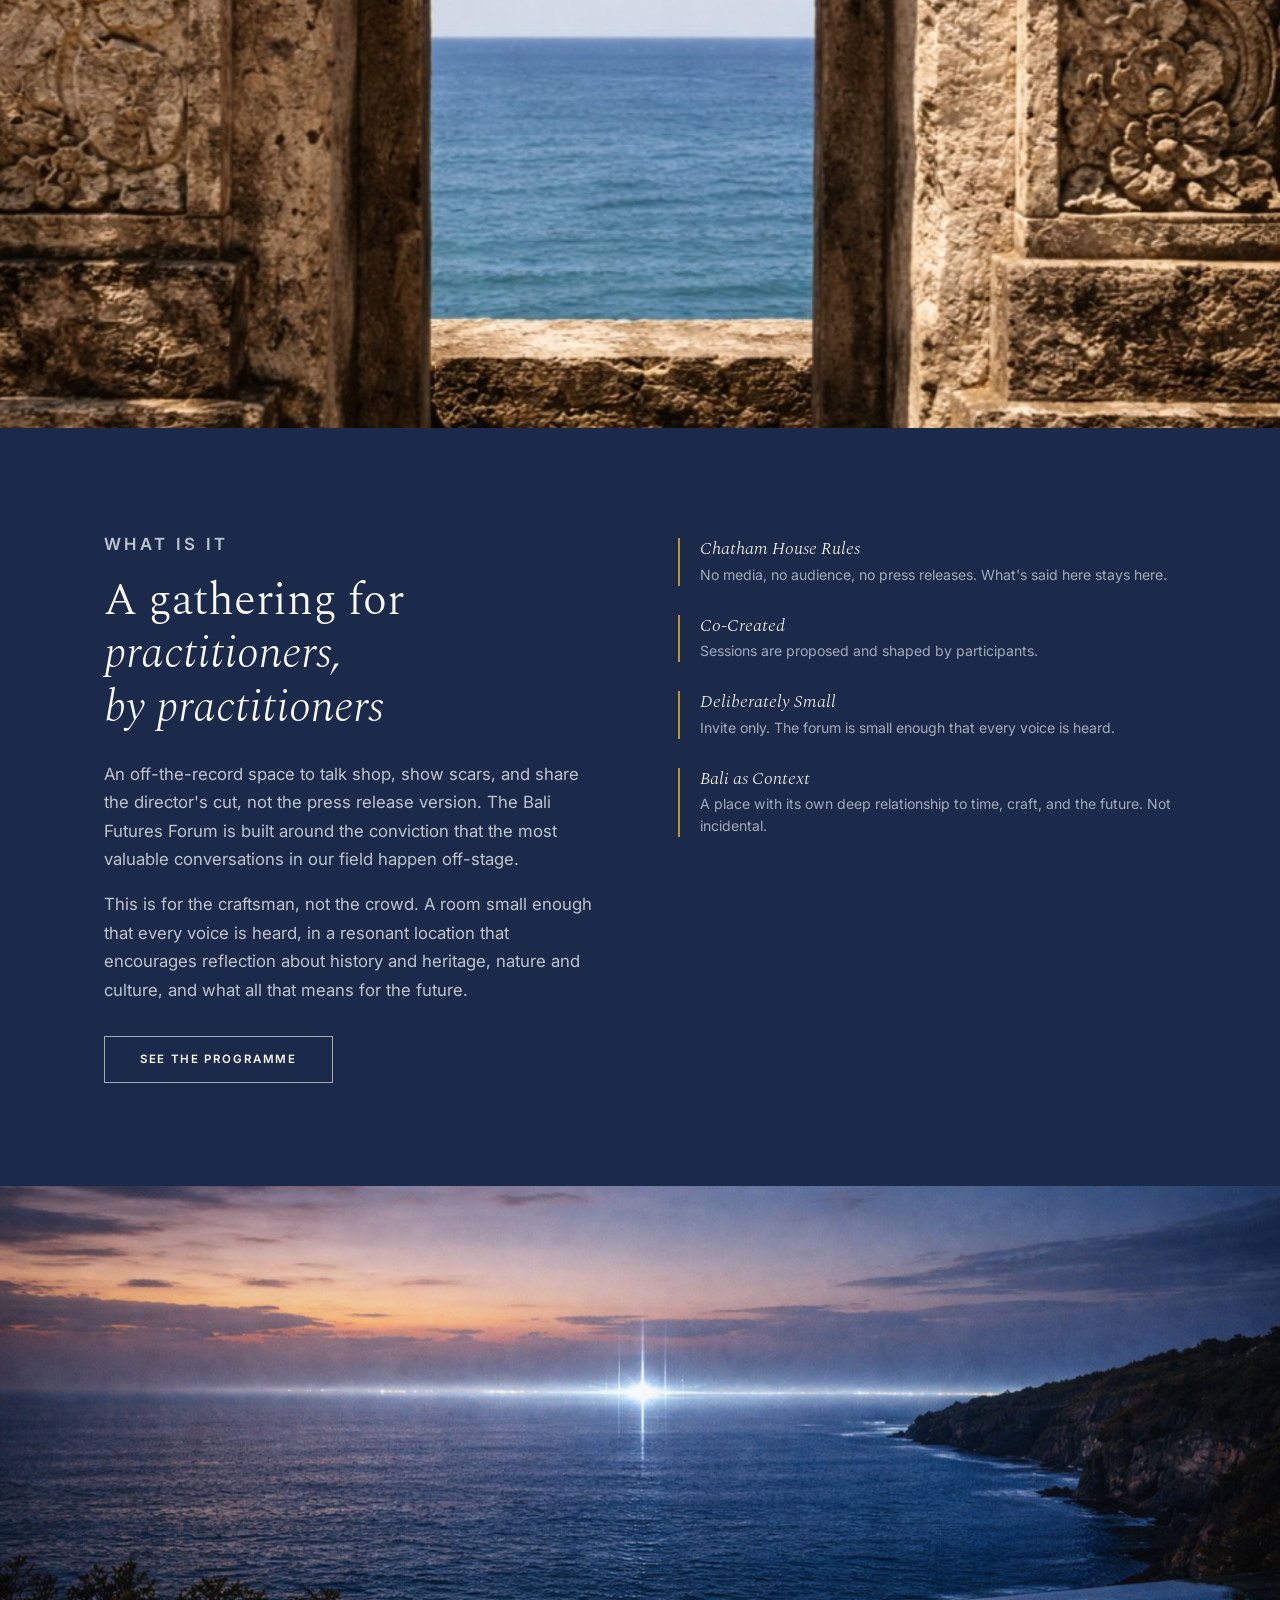
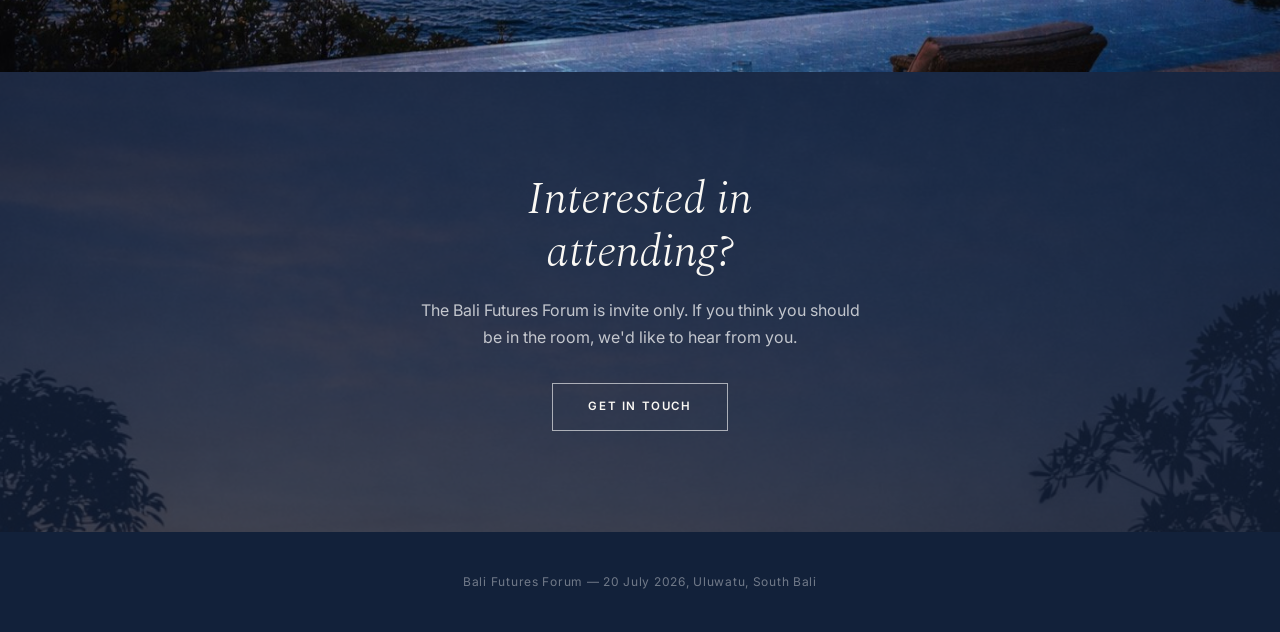
==== commit 994ba1a7: "Rename unconference to gathering, simplify schedule, add programme video" ====
--- a/index.html
+++ b/index.html
@@ -4,9 +4,9 @@
   <meta charset="UTF-8">
   <meta name="viewport" content="width=device-width, initial-scale=1.0">
   <title>Bali Futures Forum — 20 July 2026</title>
-  <meta name="description" content="An intimate, off-the-record unconference for futures and futures-adjacent practitioners. Uluwatu, South Bali, 20 July 2026.">
+  <meta name="description" content="An intimate, off-the-record gathering for futures and futures-adjacent practitioners. Uluwatu, South Bali, 20 July 2026.">
   <meta property="og:title" content="Bali Futures Forum">
-  <meta property="og:description" content="An intimate, off-the-record unconference for futures and futures-adjacent practitioners. Uluwatu, South Bali, 20 July 2026.">
+  <meta property="og:description" content="An intimate, off-the-record gathering for futures and futures-adjacent practitioners. Uluwatu, South Bali, 20 July 2026.">
   <meta property="og:image" content="https://bali-futures-forum.vercel.app/images/og-image.jpg">
   <meta property="og:url" content="https://bali-futures-forum.vercel.app/">
   <meta property="og:type" content="website">
@@ -50,7 +50,7 @@
         </div>
         <div class="hero-meta-item">
           <span>Format</span>
-          <strong>Invite Only Unconference</strong>
+          <strong>Invite Only Gathering</strong>
         </div>
       </div>
     </div>
@@ -62,7 +62,7 @@
       <div class="intro-text">
         <p class="label">About the Gathering</p>
         <h2>For the craftsman,<br><em>not the keynote</em></h2>
-        <p>Join us in south Bali for an intimate, off-the-record unconference for futures and futures-adjacent practitioners. This is a space to share the director's cut of our work: what we're wrestling with, what's changing in our field and practice, and what it means to do this work well.</p>
+        <p>Join us in south Bali for an intimate, off-the-record gathering for futures and futures-adjacent practitioners. This is a space to share the director's cut of our work: what we're wrestling with, what's changing in our field and practice, and what it means to do this work well.</p>
         <p>No media. No audience. Just curious minds, good food, and open-ended conversations under tropical skies.</p>
         <p><em>Come for the conversation. Stay for the company.</em></p>
       </div>
@@ -78,7 +78,7 @@
           </li>
           <li>
             <div class="detail-label">Format</div>
-            <div class="detail-value">Unconference<br>Invite Only</div>
+            <div class="detail-value">Gathering<br>Invite Only</div>
           </li>
           <li>
             <div class="detail-label">Dress</div>
